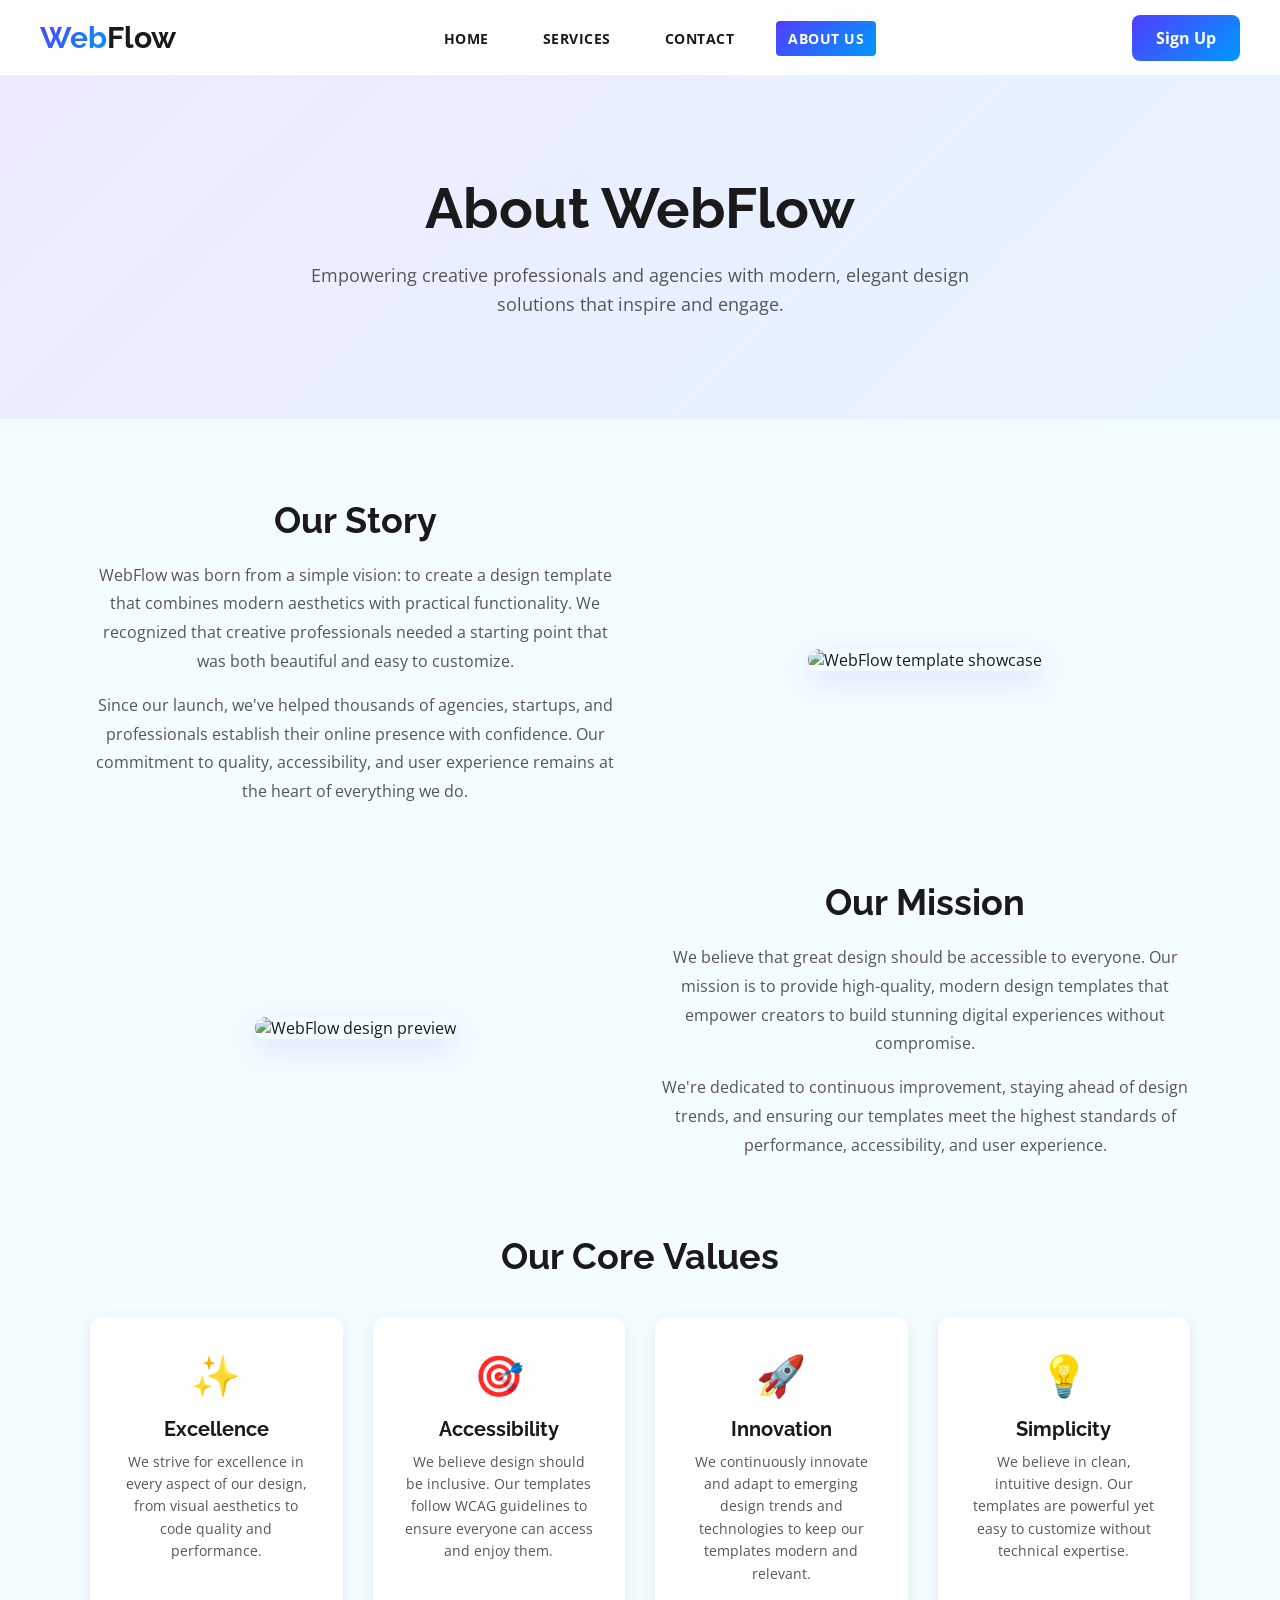
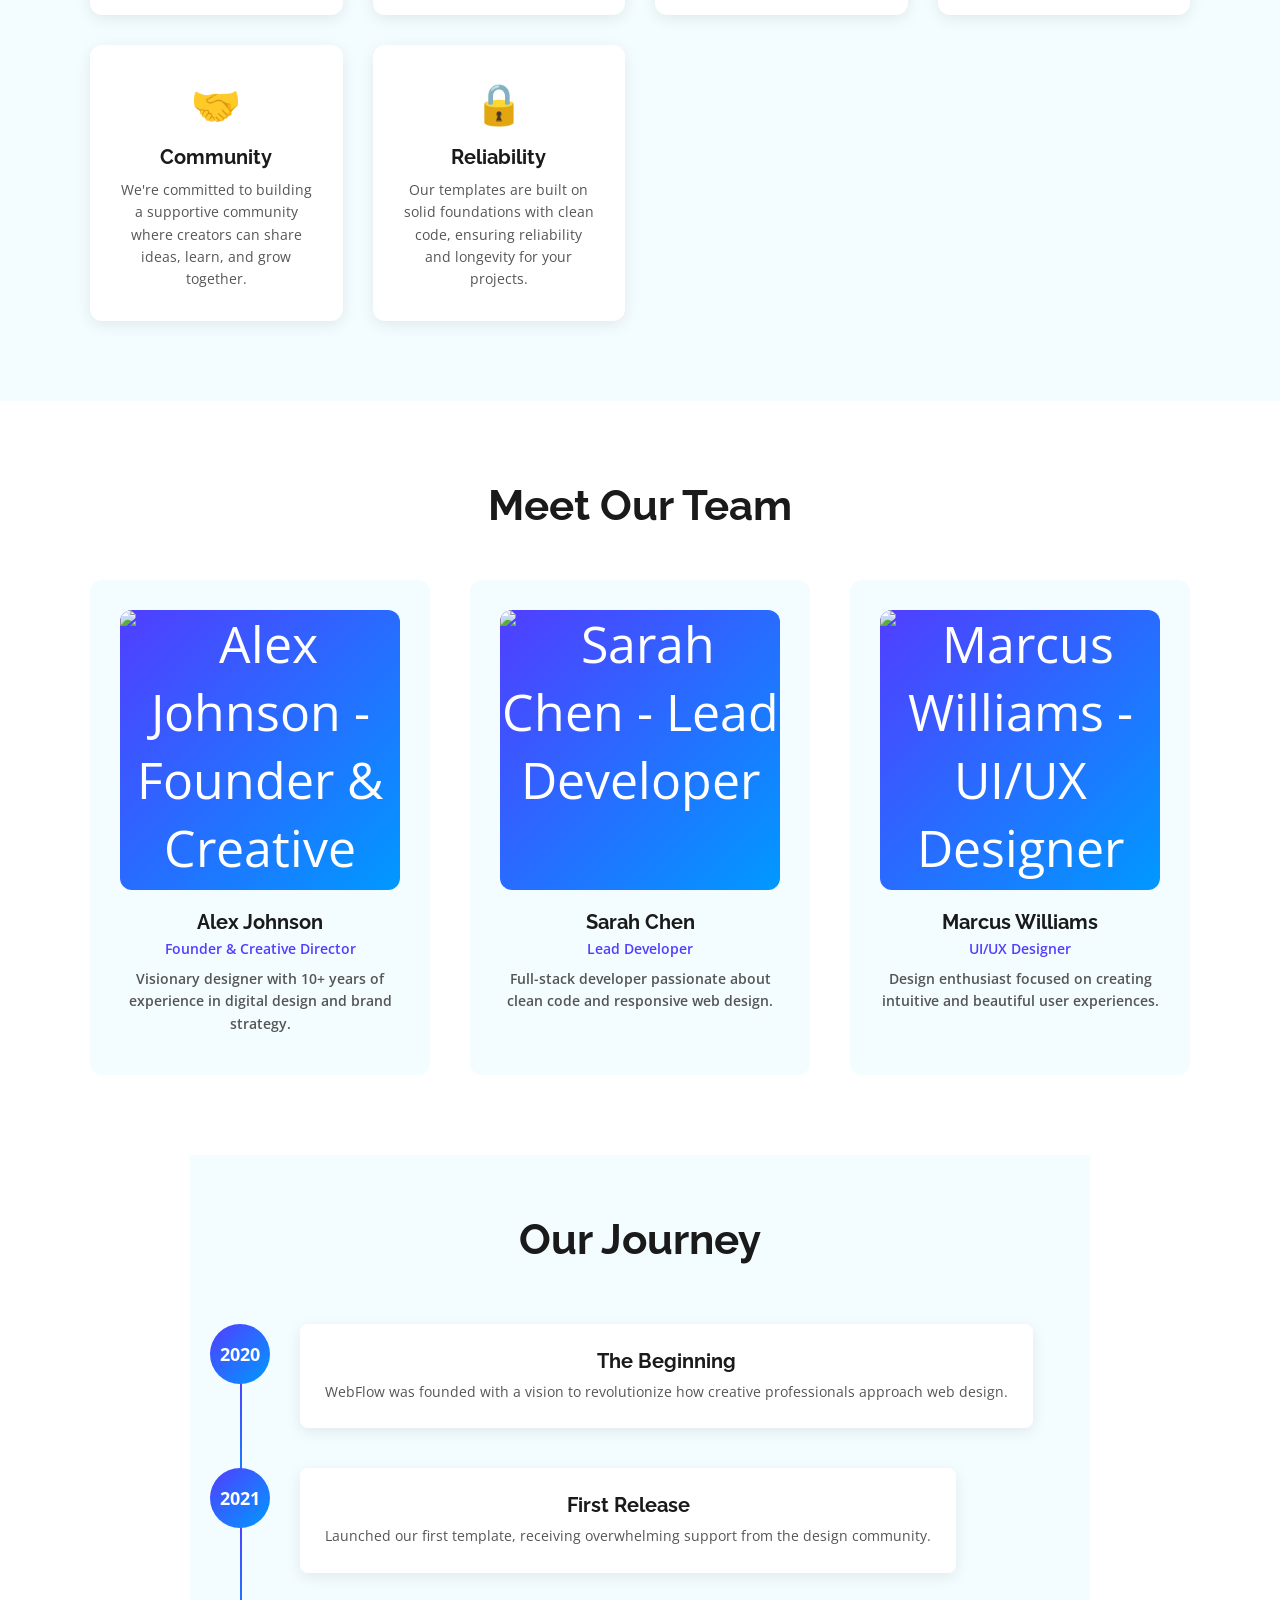
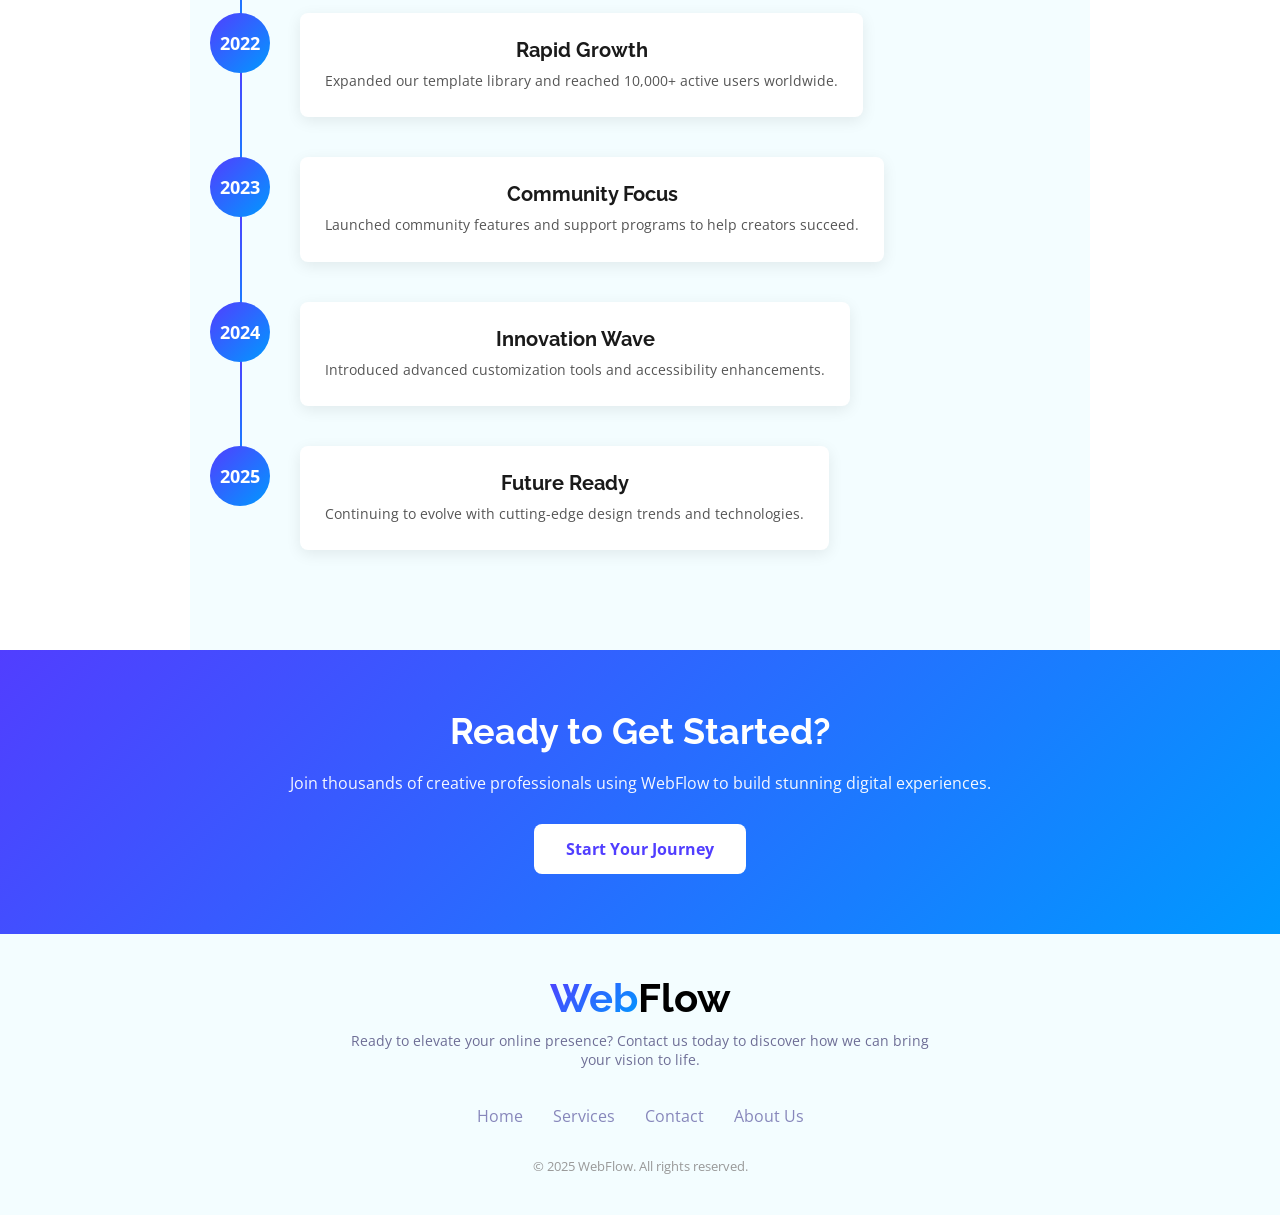
==== about.html @ 78e3ab28 "Fix navbar logout button and update review avatars - Fix mobile logout button visibility on desktop " ====
<!DOCTYPE html>
<html lang="en">

<head>
    <meta charset="UTF-8">
    <meta name="viewport" content="width=device-width, initial-scale=1.0">
    <meta name="description"
        content="Learn about WebFlow - A modern dark UI template for Webflow agencies and creative professionals.">
    <link rel="icon" href="favicon.ico">
    <title>About Us - WebFlow</title>

    <link href="https://fonts.googleapis.com/css2?family=Raleway:wght@400;600;700&display=swap" rel="stylesheet">
    <link href="https://fonts.googleapis.com/css2?family=Open+Sans:ital,wght@0,300..800;1,300..800&display=swap"
        rel="stylesheet">
    <link rel="stylesheet" href="index.css">
    <style>
        /* About Page Specific Styles */
        .about-hero {
            background: linear-gradient(135deg, rgba(81, 62, 255, 0.1) 0%, rgba(0, 153, 255, 0.1) 100%);
            padding: 100px 20px;
            text-align: center;
            color: var(--text-main);
        }

        .about-hero h1 {
            font-family: var(--font-secondary);
            font-size: 56px;
            font-weight: 700;
            margin-bottom: 20px;
            max-width: 800px;
            margin-left: auto;
            margin-right: auto;
        }

        .about-hero p {
            font-size: 18px;
            color: var(--text-muted);
            max-width: 700px;
            margin: 0 auto;
            line-height: 1.6;
        }

        .about-content {
            background-color: var(--light-bg);
            padding: 80px 20px;
        }

        .about-section {
            max-width: 1100px;
            margin: 0 auto 60px;
            display: flex;
            flex-wrap: wrap;
            gap: 40px;
            align-items: center;
        }

        .about-section:nth-child(even) {
            flex-direction: row-reverse;
        }

        .about-text {
            flex: 1;
            min-width: 300px;
        }

        .about-text h2 {
            font-family: var(--font-secondary);
            font-size: 36px;
            font-weight: 700;
            color: var(--text-main);
            margin-bottom: 20px;
        }

        .about-text p {
            font-size: 16px;
            color: var(--text-muted);
            line-height: 1.8;
            margin-bottom: 15px;
        }

        .about-image {
            flex: 1;
            min-width: 300px;
            text-align: center;
        }

        .about-image img {
            width: 100%;
            max-width: 400px;
            border-radius: 12px;
            box-shadow: 0 10px 30px rgba(81, 62, 255, 0.15);
        }

        .values-grid {
            display: grid;
            grid-template-columns: repeat(auto-fit, minmax(250px, 1fr));
            gap: 30px;
            margin-top: 40px;
        }

        .value-card {
            background: var(--white);
            padding: 30px;
            border-radius: 12px;
            text-align: center;
            box-shadow: 0 4px 15px rgba(0, 0, 0, 0.08);
            transition: all 0.3s ease;
        }

        .value-card:hover {
            transform: translateY(-5px);
            box-shadow: 0 10px 30px rgba(81, 62, 255, 0.15);
        }

        .value-icon {
            font-size: 40px;
            margin-bottom: 15px;
        }

        .value-card h3 {
            font-family: var(--font-secondary);
            font-size: 20px;
            font-weight: 700;
            color: var(--text-main);
            margin-bottom: 10px;
        }

        .value-card p {
            font-size: 14px;
            color: var(--text-muted);
            line-height: 1.6;
        }

        .team-section {
            background-color: var(--white);
            padding: 80px 20px;
            text-align: center;
        }

        .team-section h2 {
            font-family: var(--font-secondary);
            font-size: 42px;
            font-weight: 700;
            color: var(--text-main);
            margin-bottom: 50px;
        }

        .team-grid {
            display: grid;
            grid-template-columns: repeat(auto-fit, minmax(280px, 1fr));
            gap: 40px;
            max-width: 1100px;
            margin: 0 auto;
        }

        .team-member {
            background: var(--light-bg);
            padding: 30px;
            border-radius: 12px;
            transition: all 0.3s ease;
        }

        .team-member:hover {
            background: rgba(81, 62, 255, 0.05);
            transform: translateY(-5px);
        }

        .team-avatar {
            width: 100%;
            height: auto;
            aspect-ratio: 1 / 1;
            margin: 0 auto 20px;
            background: linear-gradient(135deg, #513eff 0%, #0099ff 100%);
            border-radius: 12px;
            display: flex;
            align-items: center;
            justify-content: center;
            font-size: 50px;
            color: var(--white);
            overflow: hidden;
        }

        .team-avatar img {
            width: 100%;
            height: 100%;
            object-fit: cover;
        }

        .team-member h3 {
            font-family: var(--font-secondary);
            font-size: 20px;
            font-weight: 700;
            color: var(--text-main);
            margin-bottom: 5px;
        }

        .team-member p {
            font-size: 14px;
            color: var(--primary-color);
            font-weight: 600;
            margin-bottom: 10px;
        }

        .team-member .bio {
            font-size: 14px;
            color: var(--text-muted);
            line-height: 1.6;
        }

        .timeline {
            max-width: 900px;
            margin: 0 auto;
            padding: 60px 20px;
            background-color: var(--light-bg);
        }

        .timeline h2 {
            font-family: var(--font-secondary);
            font-size: 42px;
            font-weight: 700;
            color: var(--text-main);
            text-align: center;
            margin-bottom: 60px;
        }

        .timeline-item {
            display: flex;
            margin-bottom: 40px;
            position: relative;
        }

        .timeline-item::before {
            content: '';
            position: absolute;
            left: 30px;
            top: 50px;
            width: 2px;
            height: calc(100% + 40px);
            background: linear-gradient(135deg, #513eff 0%, #0099ff 100%);
        }

        .timeline-item:last-child::before {
            display: none;
        }

        .timeline-dot {
            width: 60px;
            height: 60px;
            background: linear-gradient(135deg, #513eff 0%, #0099ff 100%);
            border-radius: 50%;
            display: flex;
            align-items: center;
            justify-content: center;
            color: var(--white);
            font-weight: 700;
            font-size: 18px;
            flex-shrink: 0;
            z-index: 1;
        }

        .timeline-content {
            margin-left: 30px;
            background: var(--white);
            padding: 25px;
            border-radius: 8px;
            box-shadow: 0 4px 15px rgba(0, 0, 0, 0.08);
        }

        .timeline-content h3 {
            font-family: var(--font-secondary);
            font-size: 20px;
            font-weight: 700;
            color: var(--text-main);
            margin-bottom: 8px;
        }

        .timeline-content p {
            font-size: 14px;
            color: var(--text-muted);
            line-height: 1.6;
        }

        .cta-section {
            background: linear-gradient(135deg, #513eff 0%, #0099ff 100%);
            padding: 60px 20px;
            text-align: center;
            color: var(--white);
        }

        .cta-section h2 {
            font-family: var(--font-secondary);
            font-size: 36px;
            font-weight: 700;
            margin-bottom: 20px;
        }

        .cta-section p {
            font-size: 16px;
            margin-bottom: 30px;
            opacity: 0.95;
        }

        .cta-btn {
            background: var(--white);
            color: var(--primary-color);
            padding: 14px 32px;
            border: none;
            border-radius: 8px;
            font-weight: 700;
            cursor: pointer;
            text-decoration: none;
            transition: all 0.3s ease;
            display: inline-block;
        }

        .cta-btn:hover {
            transform: translateY(-2px);
            box-shadow: 0 10px 25px rgba(0, 0, 0, 0.2);
        }

        @media (max-width: 768px) {
            .about-hero h1 {
                font-size: 36px;
            }

            .about-section {
                flex-direction: column !important;
                gap: 30px;
            }

            .about-text h2 {
                font-size: 28px;
            }

            .team-grid {
                grid-template-columns: 1fr;
            }

            .timeline-item {
                flex-direction: column;
            }

            .timeline-dot {
                width: 50px;
                height: 50px;
                font-size: 16px;
            }

            .timeline-content {
                margin-left: 0;
                margin-top: 20px;
            }

            .timeline-item::before {
                left: 20px;
            }

            .cta-section h2 {
                font-size: 28px;
            }
        }

        @media (max-width: 480px) {
            .about-hero h1 {
                font-size: 28px;
            }

            .about-text h2 {
                font-size: 24px;
            }

            .team-section h2 {
                font-size: 28px;
            }

            .timeline h2 {
                font-size: 28px;
            }
        }
    </style>
</head>

<body>
    <!-- Header -->
    <header>
        <nav>
            <h1 class="nav-title"><span class="nav-web">Web</span><span class="nav-flow">Flow</span></h1>
            <ul class="nav-menu" id="navMenu">
                <li><a href="index.html">Home</a></li>
                <li><a href="services.html">Services</a></li>
                <li><a href="contact.html">Contact</a></li>
                <li><a href="about.html">About Us</a></li>
                <li id="mobileLogoutContainer" style="display: none; width: 100%; margin-top: 10px;">
                    <button id="mobileLogoutBtn" class="btn" style="background: linear-gradient(135deg, #513eff 0%, #0099ff 100%); cursor: pointer; padding: 12px 24px; font-weight: 700; width: 100%; display: block;">Log Out</button>
                </li>
            </ul>
            <div class="hamburger" id="hamburger">
                <span></span>
                <span></span>
                <span></span>
            </div>
            <ul id="navLinks" class="nav-auth">
                <li><a href="signup.html" class="btn">Sign Up</a></li>
            </ul>
        </nav>
    </header>

    <!-- About Hero Section -->
    <section class="about-hero">
        <h1>About WebFlow</h1>
        <p>Empowering creative professionals and agencies with modern, elegant design solutions that inspire and engage.</p>
    </section>

    <!-- About Content -->
    <section class="about-content">
        <!-- Our Story -->
        <div class="about-section">
            <div class="about-text">
                <h2>Our Story</h2>
                <p>WebFlow was born from a simple vision: to create a design template that combines modern aesthetics with practical functionality. We recognized that creative professionals needed a starting point that was both beautiful and easy to customize.</p>
                <p>Since our launch, we've helped thousands of agencies, startups, and professionals establish their online presence with confidence. Our commitment to quality, accessibility, and user experience remains at the heart of everything we do.</p>
            </div>
            <div class="about-image">
                <img src="image/wc-big.png" alt="WebFlow template showcase">
            </div>
        </div>

        <!-- Our Mission -->
        <div class="about-section">
            <div class="about-text">
                <h2>Our Mission</h2>
                <p>We believe that great design should be accessible to everyone. Our mission is to provide high-quality, modern design templates that empower creators to build stunning digital experiences without compromise.</p>
                <p>We're dedicated to continuous improvement, staying ahead of design trends, and ensuring our templates meet the highest standards of performance, accessibility, and user experience.</p>
            </div>
            <div class="about-image">
                <img src="image/wc-mini.png" alt="WebFlow design preview">
            </div>
        </div>

        <!-- Core Values -->
        <div style="max-width: 1100px; margin: 0 auto;">
            <h2 style="font-family: var(--font-secondary); font-size: 36px; font-weight: 700; color: var(--text-main); text-align: center; margin-bottom: 40px;">Our Core Values</h2>
            <div class="values-grid">
                <div class="value-card">
                    <div class="value-icon">✨</div>
                    <h3>Excellence</h3>
                    <p>We strive for excellence in every aspect of our design, from visual aesthetics to code quality and performance.</p>
                </div>
                <div class="value-card">
                    <div class="value-icon">🎯</div>
                    <h3>Accessibility</h3>
                    <p>We believe design should be inclusive. Our templates follow WCAG guidelines to ensure everyone can access and enjoy them.</p>
                </div>
                <div class="value-card">
                    <div class="value-icon">🚀</div>
                    <h3>Innovation</h3>
                    <p>We continuously innovate and adapt to emerging design trends and technologies to keep our templates modern and relevant.</p>
                </div>
                <div class="value-card">
                    <div class="value-icon">💡</div>
                    <h3>Simplicity</h3>
                    <p>We believe in clean, intuitive design. Our templates are powerful yet easy to customize without technical expertise.</p>
                </div>
                <div class="value-card">
                    <div class="value-icon">🤝</div>
                    <h3>Community</h3>
                    <p>We're committed to building a supportive community where creators can share ideas, learn, and grow together.</p>
                </div>
                <div class="value-card">
                    <div class="value-icon">🔒</div>
                    <h3>Reliability</h3>
                    <p>Our templates are built on solid foundations with clean code, ensuring reliability and longevity for your projects.</p>
                </div>
            </div>
        </div>
    </section>

    <!-- Team Section -->
    <section class="team-section">
        <h2>Meet Our Team</h2>
        <div class="team-grid">
            <div class="team-member">
                <div class="team-avatar">
                    <img src="https://images.unsplash.com/photo-1507003211169-0a1dd7228f2d?w=500&h=500&fit=crop" alt="Alex Johnson - Founder & Creative Director">
                </div>
                <h3>Alex Johnson</h3>
                <p>Founder & Creative Director</p>
                <p class="bio">Visionary designer with 10+ years of experience in digital design and brand strategy.</p>
            </div>
            <div class="team-member">
                <div class="team-avatar">
                    <img src="https://images.unsplash.com/photo-1494790108377-be9c29b29330?w=500&h=500&fit=crop" alt="Sarah Chen - Lead Developer">
                </div>
                <h3>Sarah Chen</h3>
                <p>Lead Developer</p>
                <p class="bio">Full-stack developer passionate about clean code and responsive web design.</p>
            </div>
            <div class="team-member">
                <div class="team-avatar">
                    <img src="https://images.unsplash.com/photo-1500648767791-00dcc994a43e?w=500&h=500&fit=crop" alt="Marcus Williams - UI/UX Designer">
                </div>
                <h3>Marcus Williams</h3>
                <p>UI/UX Designer</p>
                <p class="bio">Design enthusiast focused on creating intuitive and beautiful user experiences.</p>
            </div>
        </div>
    </section>

    <!-- Timeline Section -->
    <section class="timeline">
        <h2>Our Journey</h2>
        <div class="timeline-item">
            <div class="timeline-dot">2020</div>
            <div class="timeline-content">
                <h3>The Beginning</h3>
                <p>WebFlow was founded with a vision to revolutionize how creative professionals approach web design.</p>
            </div>
        </div>
        <div class="timeline-item">
            <div class="timeline-dot">2021</div>
            <div class="timeline-content">
                <h3>First Release</h3>
                <p>Launched our first template, receiving overwhelming support from the design community.</p>
            </div>
        </div>
        <div class="timeline-item">
            <div class="timeline-dot">2022</div>
            <div class="timeline-content">
                <h3>Rapid Growth</h3>
                <p>Expanded our template library and reached 10,000+ active users worldwide.</p>
            </div>
        </div>
        <div class="timeline-item">
            <div class="timeline-dot">2023</div>
            <div class="timeline-content">
                <h3>Community Focus</h3>
                <p>Launched community features and support programs to help creators succeed.</p>
            </div>
        </div>
        <div class="timeline-item">
            <div class="timeline-dot">2024</div>
            <div class="timeline-content">
                <h3>Innovation Wave</h3>
                <p>Introduced advanced customization tools and accessibility enhancements.</p>
            </div>
        </div>
        <div class="timeline-item">
            <div class="timeline-dot">2025</div>
            <div class="timeline-content">
                <h3>Future Ready</h3>
                <p>Continuing to evolve with cutting-edge design trends and technologies.</p>
            </div>
        </div>
    </section>

    <!-- CTA Section -->
    <section class="cta-section">
        <h2>Ready to Get Started?</h2>
        <p>Join thousands of creative professionals using WebFlow to build stunning digital experiences.</p>
        <a href="signup.html" class="cta-btn">Start Your Journey</a>
    </section>

    <!-- Footer -->
    <footer class="footer">
        <div class="footer-container">
            <div class="footer-logo">
                <h2><span class="footer-web">Web</span><span class="footer-flow">Flow</span></h2>
                <p>Ready to elevate your online presence? Contact us today to discover how we can bring your vision to
                    life.</p>
            </div>

            <ul class="footer-links">
                <li><a href="index.html">Home</a></li>
                <li><a href="services.html">Services</a></li>
                <li><a href="contact.html">Contact</a></li>
                <li><a href="about.html">About Us</a></li>
            </ul>

            <div class="footer-bottom">
                &copy; 2025 WebFlow. All rights reserved.
            </div>
        </div>
    </footer>

    <script>
        // Hamburger menu toggle
        const hamburger = document.getElementById('hamburger');
        const navMenu = document.querySelector('.nav-menu');

        if (hamburger) {
            hamburger.addEventListener('click', function() {
                hamburger.classList.toggle('active');
                navMenu.classList.toggle('active');
            });

            // Close menu when a link is clicked
            const navLinks = navMenu.querySelectorAll('a');
            navLinks.forEach(link => {
                link.addEventListener('click', function() {
                    hamburger.classList.remove('active');
                    navMenu.classList.remove('active');
                });
            });
        }

        // Set active link based on current page
        function setActiveLink() {
            const currentPage = window.location.pathname.split('/').pop() || 'index.html';
            const navLinks = document.querySelectorAll('.nav-menu a');
            
            navLinks.forEach(link => {
                const href = link.getAttribute('href');
                if (href === currentPage || (currentPage === '' && href === 'index.html')) {
                    link.classList.add('active');
                } else {
                    link.classList.remove('active');
                }
            });
        }

        // Check if user is logged in on page load
        window.addEventListener('load', function() {
            setActiveLink();
            
            const loggedInUser = localStorage.getItem('loggedInUser');
            const navLinks = document.getElementById('navLinks');
            const mobileLogoutContainer = document.getElementById('mobileLogoutContainer');
            const mobileLogoutBtn = document.getElementById('mobileLogoutBtn');

            if (loggedInUser) {
                const user = JSON.parse(loggedInUser);
                
                // Desktop logout button
                navLinks.innerHTML = `
                    <li style="display: flex; align-items: center; gap: 20px; list-style: none;">
                        <span style="color: #1a1a1a; font-size: 14px; font-weight: 600;">Welcome, <strong>${user.firstname} ${user.lastname}</strong></span>
                        <button id="logoutBtn" class="btn" style="background: linear-gradient(135deg, #513eff 0%, #0099ff 100%); cursor: pointer; padding: 12px 24px; font-weight: 700;">Log Out</button>
                    </li>
                `;

                // Show mobile logout button
                mobileLogoutContainer.style.display = 'block';

                // Add logout functionality for desktop
                document.getElementById('logoutBtn').addEventListener('click', function() {
                    localStorage.removeItem('loggedInUser');
                    localStorage.removeItem('rememberMe');
                    alert('Logged out successfully!');
                    window.location.href = 'signin.html';
                });

                // Add logout functionality for mobile
                mobileLogoutBtn.addEventListener('click', function() {
                    localStorage.removeItem('loggedInUser');
                    localStorage.removeItem('rememberMe');
                    alert('Logged out successfully!');
                    window.location.href = 'signin.html';
                });
            }
        });
    </script>
</body>

</html>
---- index.css ----
:root {
    --primary-color: #513eff;
    --secondary-color: #513eff;
    --light-bg: #f3fdff;
    --dark-bg: #000;
    --text-main: #1a1a1a;
    --text-muted: #555;
    --font-primary: 'Open Sans', sans-serif;
    --font-secondary: 'Raleway', sans-serif;
    --border-color: #e0e0e0;
    --error-color: #e74c3c;
    --success-color: #27ae60;
    --white: #ffffff;
    --light-gray: #f9fafe;
    --medium-gray: #e3e8ff;
}

body {
    margin: 0;
    font-family: var(--font-primary);
    background-color: var(--dark-bg);
    background: url('image/Hero-bg.png');
    background-size: cover;
    background-position: center;
    text-align: center;
    color: var(--text-main);
}

* {
    margin: 0;
    padding: 0;
    box-sizing: border-box;
}

.banner {
    background-position: center;
    padding: 158px 20px 200px;
    display: flex;
    flex-direction: column;
    align-items: center;
    justify-content: center;
    color: var(--text-main);
}

/*Nav style*/
nav {
    display: flex;
    align-items: center;
    justify-content: space-between;
    padding: 20px 40px;
    flex-wrap: wrap;
    gap: 20px;
}

.nav-title {
    font-weight: bolder;
    font-size: 30px;
    flex: 0 0 auto;
    font-family: var(--font-secondary);
}

.nav-web {
    background: linear-gradient(135deg, #513eff 0%, #0099ff 100%);
    -webkit-background-clip: text;
    -webkit-text-fill-color: transparent;
    background-clip: text;
    display: inline-block;
}

.nav-flow {
    color: var(--text-main);
    display: inline-block;
}

.nav-title span {
    color: var(--text-main);
}

.nav-menu {
    display: flex;
    list-style: none;
    gap: 30px;
    justify-content: center;
    flex: 1;
    flex-wrap: wrap;
}

.nav-menu li a {
    text-decoration: none;
    color: var(--text-main);
    font-weight: 700;
    font-size: 14px;
    text-transform: uppercase;
    letter-spacing: 0.5px;
    transition: all 0.3s ease;
    padding: 8px 12px;
    border-radius: 4px;
}

.nav-menu li a:hover {
    color: var(--primary-color);
    background-color: rgba(81, 62, 255, 0.1);
}

.nav-menu li a.active {
    color: var(--white);
    background: linear-gradient(135deg, #513eff 0%, #0099ff 100%);
}

.nav-auth {
    display: flex;
    list-style: none;
    gap: 15px;
    flex: 0 0 auto;
}

.nav-auth.mobile-only {
    display: none;
}

#mobileLogoutContainer {
    display: none !important;
}

.hamburger {
    display: none;
    flex-direction: column;
    cursor: pointer;
    gap: 5px;
}

.hamburger span {
    width: 25px;
    height: 3px;
    background-color: var(--text-main);
    border-radius: 2px;
    transition: all 0.3s ease;
}

.hamburger.active span:nth-child(1) {
    transform: rotate(45deg) translate(10px, 10px);
}

.hamburger.active span:nth-child(2) {
    opacity: 0;
}

.hamburger.active span:nth-child(3) {
    transform: rotate(-45deg) translate(7px, -7px);
}

nav ul li {
    margin: 0;
}

nav ul li a {
    text-decoration: none;
}

nav ul {
    display: flex;
    list-style: none;
    gap: 15px;
}

/*Banner*/
.hero {
    padding: 120px 20px 140px;
}

.hero h1 {
    font-family: var(--font-secondary);
    font-size: 65px;
    font-weight: 700;
    max-width: 900px;
    margin: 0 auto 40px;
    text-align: center;
}

.btn {
    background: linear-gradient(135deg, #513eff 0%, #0099ff 100%);
    color: var(--white);
    padding: 12px 24px;
    border: none;
    border-radius: 8px;
    font-weight: 700;
    text-decoration: none;
    cursor: pointer;
    transition: all 0.3s ease;
}

.btn:hover {
    transform: translateY(-2px);
    box-shadow: 0 10px 25px rgba(81, 62, 255, 0.3);
}


/*Action Section*/
.action-section {
    display: flex;
    flex-wrap: wrap;
    justify-content: space-between;
    align-items: center;
    padding: 40px 20px;
    width: 100%;
    max-width: 100%;
    box-sizing: border-box;
    overflow: hidden;
    background-color: var(--light-bg);
}

.action-left {
    display: flex;
    flex-direction: column;
    justify-content: center;
}

.action-left h2 {
    font-size: 32px;
    font-weight: bold;
    margin-bottom: 16px;
    color: var(--text-main);
    text-align: left;
}

.action-left p {
    font-size: 16px;
    margin-bottom: 24px;
    color: var(--text-muted);
    text-align: left;
    font-family: var(--font-secondary);
}

.action-right {
    width: 50%;
    padding: 0 30px;
    text-align: center;
    box-sizing: border-box;
}

.action-right img {
    width: 100%;
    max-width: 100%;
    height: auto;
    border-radius: 18px;
    display: block;
}

.action-section .ac-btn {
    background: linear-gradient(135deg, #513eff 0%, #0099ff 100%);
    color: var(--white);
    width: auto;
    max-width: 229px;
    height: auto;
    padding: 12px 24px;
    border: none;
    border-radius: 6px;
    font-weight: 600;
    cursor: pointer;
    text-align: center;
    text-decoration: none;
    margin-top: 20px;
    transition: all 0.3s ease;
}

.ac-btn:hover {
    transform: translateY(-2px);
    box-shadow: 0 10px 25px rgba(81, 62, 255, 0.3);
}

.action-left,
.action-right {
    width: 50%;
    padding-left: 60px;
    padding-right: 60px;
    box-sizing: border-box;
}

/*User Section*/
.users-section {
    background-color: var(--light-bg);
    padding: 60px 20px;
    text-align: center;
    width: 100%;
    box-sizing: border-box;
    overflow-x: hidden;
}

.container {
    max-width: 1000px;
    margin: 0 auto;
    background-color: var(--medium-gray);
    border-radius: 20px;
    padding: 40px 20px;
}

.u-title {
    font-family: var(--font-secondary);
    font-size: 28px;
    font-weight: 700;
    margin-bottom: 40px;
    color: var(--text-main);
}

.users-status {
    display: flex;
    justify-content: space-around;
    flex-wrap: wrap;
    gap: 30px;
}

.status h3 {
    font-size: 40px;
    font-weight: 700;
    background: linear-gradient(135deg, #513eff 0%, #0099ff 100%);
    -webkit-background-clip: text;
    -webkit-text-fill-color: transparent;
    background-clip: text;
    margin-bottom: 8px;
}

.status p {
    font-size: 16px;
    color: var(--text-muted);
    font-family: var(--font-secondary);
}

/*Contact Section*/
.contact-section {
    background-color: var(--white);
    padding: 80px 20px;
    width: 100%;
    box-sizing: border-box;
    overflow-x: hidden;
}

.c-container {
    max-width: 1100px;
    margin: 0 auto;
    display: flex;
    flex-wrap: wrap;
    justify-content: space-between;
    align-items: flex-start;
    gap: 40px;
}

.c-left {
    flex: 1;
    min-width: 250px;
    justify-content: center;
    margin: 100px 60px;
    align-items: center;
    text-align: center;
}

.c-left h2 {
    font-family: var(--font-secondary);
    font-size: 70px;
    font-weight: 700;
    color: var(--text-main);
    line-height: 1.2;
    margin: 0;
}

.c-right {
    flex: 1;
    min-width: 400px;
}

.c-right form {
    display: flex;
    flex-direction: column;
}

.c-right label {
    font-weight: 600;
    margin-bottom: 6px;
    color: var(--text-main);
    text-align: left;
}

.c-right input,
.c-right textarea {
    padding: 12px;
    margin-bottom: 20px;
    border: 1px solid var(--border-color);
    border-radius: 8px;
    font-size: 14px;
    width: 100%;
    box-sizing: border-box;
}

.c-btn {
    background: linear-gradient(135deg, #513eff 0%, #0099ff 100%);
    color: var(--white);
    padding: 14px;
    border: none;
    border-radius: 8px;
    font-weight: 600;
    cursor: pointer;
    transition: all 0.3s ease;
}

.c-btn:hover {
    transform: translateY(-2px);
    box-shadow: 0 10px 25px rgba(81, 62, 255, 0.3);
}

/*Review Section*/
.review {
    padding: 4rem 2rem;
    background-color: var(--light-bg);
    text-align: center;
    overflow: hidden;
}

.review h2 {
    font-family: var(--font-secondary);
    font-size: 2.5rem;
    margin-bottom: 2rem;
    color: var(--text-main);
}

.review h3 {
    text-align: left;
    justify-content: left;
}

.card-container {
    display: flex;
    background-color: var(--light-bg);
    flex-wrap: wrap;
    gap: 2rem;
    justify-content: center;
    overflow: hidden;
}

.card {
    background: var(--white);
    padding: 2rem;
    border-radius: 1rem;
    box-shadow: 0 4px 15px rgba(0, 0, 0, 0.08);
    max-width: 400px;
    flex: 1 1 300px;
    display: flex;
    flex-direction: column;
    justify-content: space-between;
    text-align: left;
    transition: all 0.3s ease;
}

.card:hover {
    background: rgba(201, 242, 255, 0.96);
    transform: translateY(-5px);
}

.card h3 {
    margin: 0 0 0.5rem;
    font-size: 1.2rem;
    font-weight: bold;
    color: var(--text-main);
}

.card p {
    color: var(--text-muted);
}

.stars {
    display: flex;
    margin-bottom: 1rem;
}

.star-icon {
    width: 18px;
    height: 18px;
    margin-right: 4px;
}

.user {
    display: flex;
    align-items: center;
    margin-top: auto;
    gap: 1rem;
}

.user img {
    width: 40px;
    height: 40px;
    border-radius: 50%;
}

.user-info h3 {
    margin: 0;
    font-size: 1rem;
    font-weight: 600;
    color: var(--text-main);
}

.user-info {
    padding: 12px;
    display: flex;
    flex-direction: column;
}

.user-info span {
    font-size: 0.85rem;
    color: var(--text-muted);
}

/*optional section*/
.optional-section {
    background-color: var(--light-gray);
    padding: 40px 20px;
    text-align: center;
    width: 100%;
    box-sizing: border-box;
    overflow-x: hidden;
    color: var(--text-main);
}

.optional-section h2 {
    font-size: 24px;
    color: var(--text-main);
    margin-bottom: 10px;
}

.optional-section p {
    font-size: 15px;
    color: var(--text-muted);
    margin-bottom: 20px;
    font-family: var(--font-secondary);
}

.optional-image img {
    margin-top: 20px;
    width: 90%;
    max-width: 600px;
    border-radius: 20px;
    box-shadow: 0 5px 15px rgba(0, 0, 0, 0.1);
}

.optional-button {
    background: linear-gradient(135deg, #513eff 0%, #0099ff 100%);
    color: var(--white);
    width: auto;
    max-width: 229px;
    height: auto;
    padding: 12px 24px;
    border: none;
    border-radius: 6px;
    font-weight: 600;
    cursor: pointer;
    text-align: center;
    text-decoration: none;
    margin-top: 20px;
    transition: all 0.3s ease;
}

.optional-button:hover {
    transform: translateY(-2px);
    box-shadow: 0 10px 25px rgba(81, 62, 255, 0.3);
}

/* Why Choose WebFlow Section */
.why-choose-section {
    background-color: var(--light-bg);
    padding: 80px 20px;
    width: 100%;
    box-sizing: border-box;
    overflow-x: hidden;
}

.why-container {
    max-width: 1200px;
    margin: 0 auto;
}

.why-choose-section h2 {
    font-family: var(--font-secondary);
    font-size: 42px;
    font-weight: 700;
    color: var(--text-main);
    text-align: center;
    margin-bottom: 15px;
}

.why-subtitle {
    font-size: 16px;
    color: var(--text-muted);
    text-align: center;
    margin-bottom: 50px;
    font-family: var(--font-secondary);
}

.why-grid {
    display: grid;
    grid-template-columns: repeat(auto-fit, minmax(250px, 1fr));
    gap: 30px;
}

.why-card {
    background: var(--white);
    padding: 30px;
    border-radius: 12px;
    text-align: center;
    box-shadow: 0 4px 15px rgba(0, 0, 0, 0.08);
    transition: all 0.3s ease;
}

.why-card:hover {
    transform: translateY(-5px);
    box-shadow: 0 10px 30px rgba(81, 62, 255, 0.15);
}

.why-icon {
    font-size: 40px;
    margin-bottom: 15px;
}

.why-card h3 {
    font-family: var(--font-secondary);
    font-size: 20px;
    font-weight: 700;
    color: var(--text-main);
    margin-bottom: 10px;
}

.why-card p {
    font-size: 14px;
    color: var(--text-muted);
    line-height: 1.6;
}

/*footer - v2*/
.footer {
    background-color: var(--light-bg);
    padding: 40px 20px 40px;
    text-align: center;
    font-family: var(--font-primary);
    color: #6e6e96;
}

.footer-container {
    max-width: 1000px;
    margin: 0 auto;
}

.footer-logo h2 {
    font-size: 40px;
    font-weight: bolder;
    margin-bottom: 10px;
    font-family: var(--font-secondary);
}

.footer-web {
    background: linear-gradient(135deg, #513eff 0%, #0099ff 100%);
    -webkit-background-clip: text;
    -webkit-text-fill-color: transparent;
    background-clip: text;
    display: inline-block;
}

.footer-flow {
    color: #000000;
    display: inline-block;
}

.footer-logo p {
    max-width: 600px;
    margin: 0 auto 36px;
    font-size: 14px;
}

.footer-links {
    display: flex;
    justify-content: center;
    gap: 30px;
    flex-wrap: wrap;
    list-style: none;
    padding: 0;
    margin: 0 auto;
}

.footer-links a {
    text-decoration: none;
    color: #8787bb;
    font-size: 16px;
    transition: color 0.3s ease;
}

.footer-links a:hover {
    color: var(--primary-color);
}

.footer-bottom {
    margin-top: 30px;
    font-size: 13px;
    color: #999;
    transition: color 0.3s ease;
}

.footer-bottom:hover {
    color: var(--primary-color);
}

/* Responsive Styles */
@media (max-width: 1024px) {
    .action-section {
        flex-direction: column;
        padding: 40px 20px;
    }

    .action-left,
    .action-right {
        width: 100%;
        padding: 20px 0;
    }
}

@media (max-width: 768px) {
    nav {
        flex-direction: row;
        gap: 15px;
        padding: 10px 20px;
    }

    body {
        padding-bottom: 0;
    }

    .banner {
        padding: 60px 20px 100px;
    }

    .hero {
        padding: 40px 20px 60px;
    }

    .nav-menu {
        display: none;
        position: absolute;
        top: 70px;
        left: 0;
        right: 0;
        flex-direction: column;
        background-color: var(--light-bg);
        padding: 20px;
        gap: 5px;
        width: 100%;
        box-sizing: border-box;
        box-shadow: 0 4px 6px rgba(0, 0, 0, 0.1);
        z-index: 1000;
    }

    .nav-menu.active {
        display: flex;
        padding-bottom: 100px;
    }

    .nav-menu li a {
        padding: 10px 12px;
        display: block;
        text-align: left;
    }

    .hamburger {
        display: flex;
        order: 3;
    }

    .nav-auth {
        display: none !important;
    }

    #mobileLogoutContainer {
        display: block !important;
        width: 100%;
        margin-top: 10px;
    }

    .hero h1 {
        font-size: 42px;
    }

    .action-section {
        flex-direction: column;
        padding: 30px 20px;
    }

    .action-left,
    .action-right {
        width: 100%;
        padding: 20px 0;
    }

    .users-status {
        flex-direction: column;
        align-items: center;
    }

    .c-container {
        flex-direction: column;
        gap: 20px;
    }

    .c-left,
    .c-right {
        margin: 20px 0;
        width: 100%;
    }

    .card-container {
        flex-direction: column;
        align-items: center;
    }

    .card {
        max-width: 90%;
    }

    .footer-links {
        flex-direction: column;
        gap: 10px;
    }
}

@media (max-width: 480px) {
    nav {
        padding: 10px 15px;
    }

    .nav-title {
        font-size: 24px;
    }

    .nav-menu {
        top: 60px;
    }

    .hero h1 {
        font-size: 32px;
    }

    .btn,
    .ac-btn,
    .optional-button,
    .c-btn {
        padding: 10px 16px;
        font-size: 14px;
    }

    .footer-links {
        flex-direction: column;
        gap: 10px;
    }

    .card-container {
        flex-direction: column;
    }

    .card {
        max-width: 100%;
    }
}
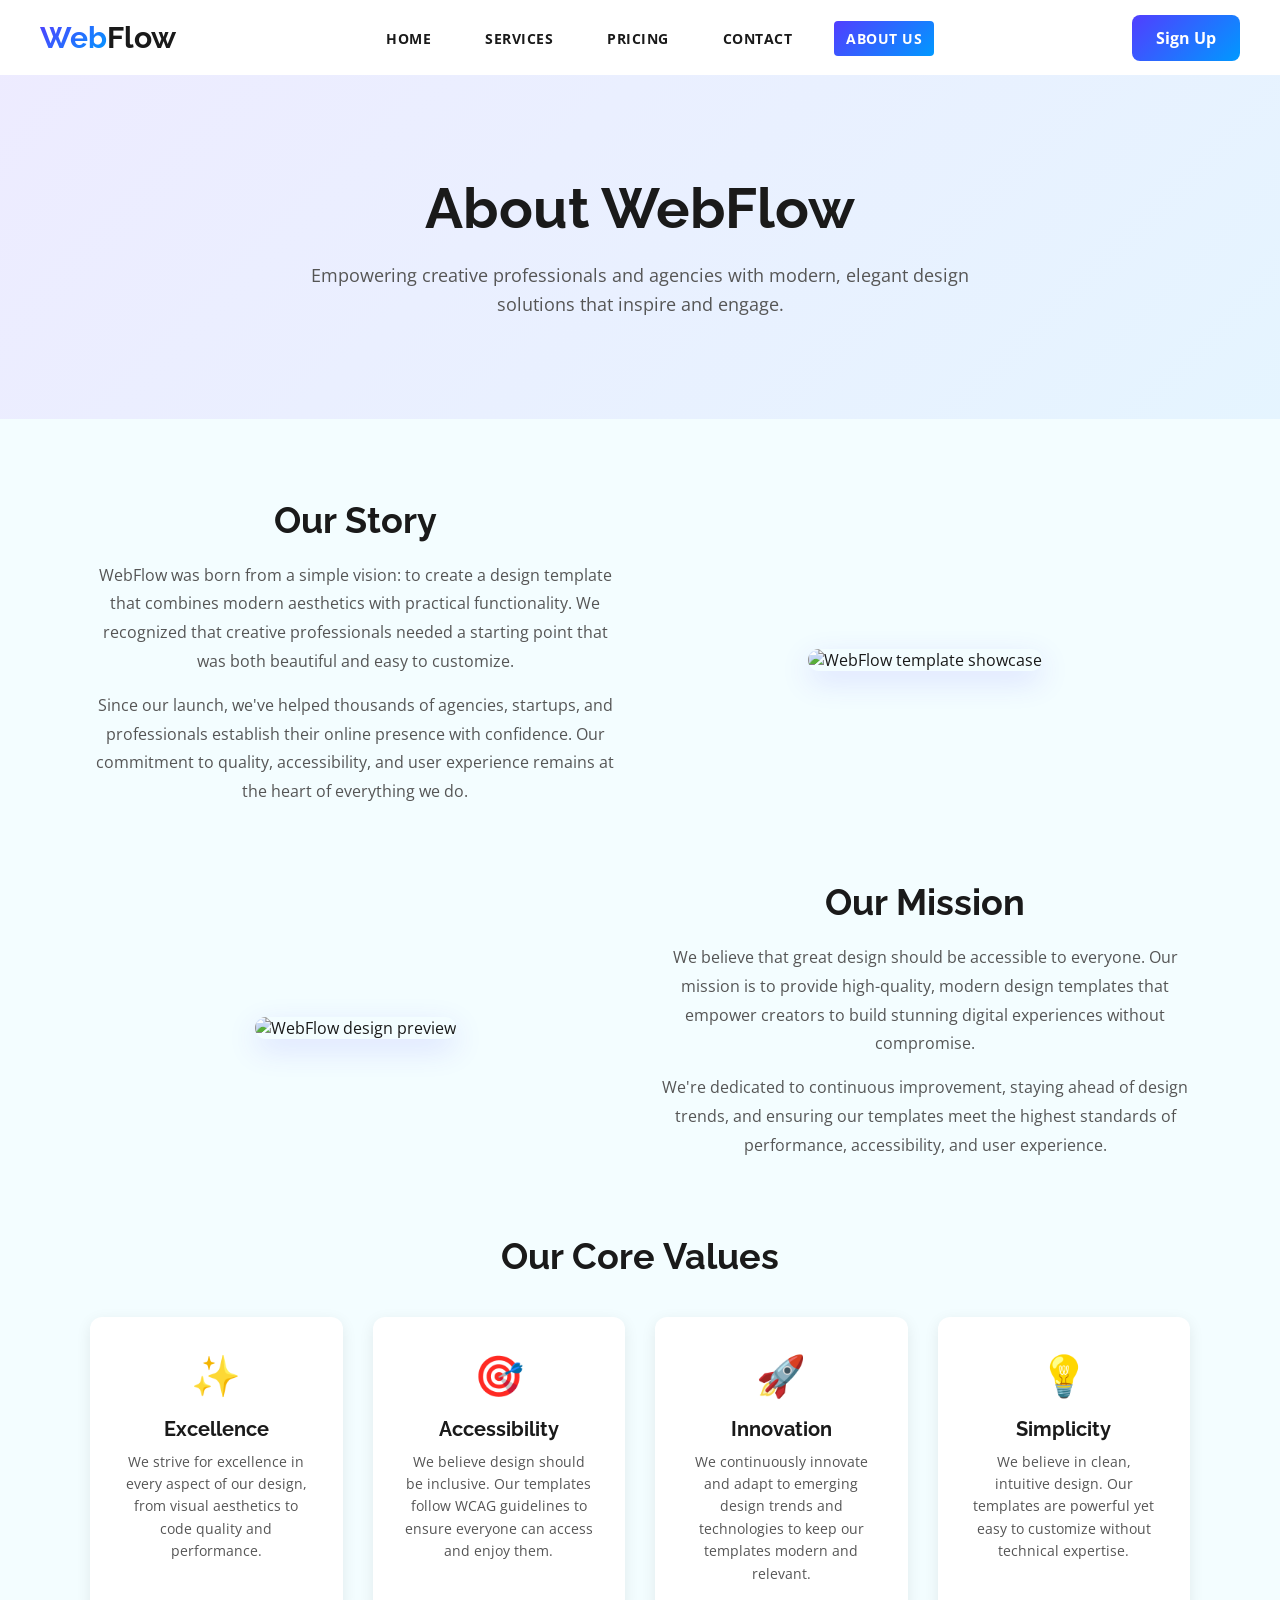
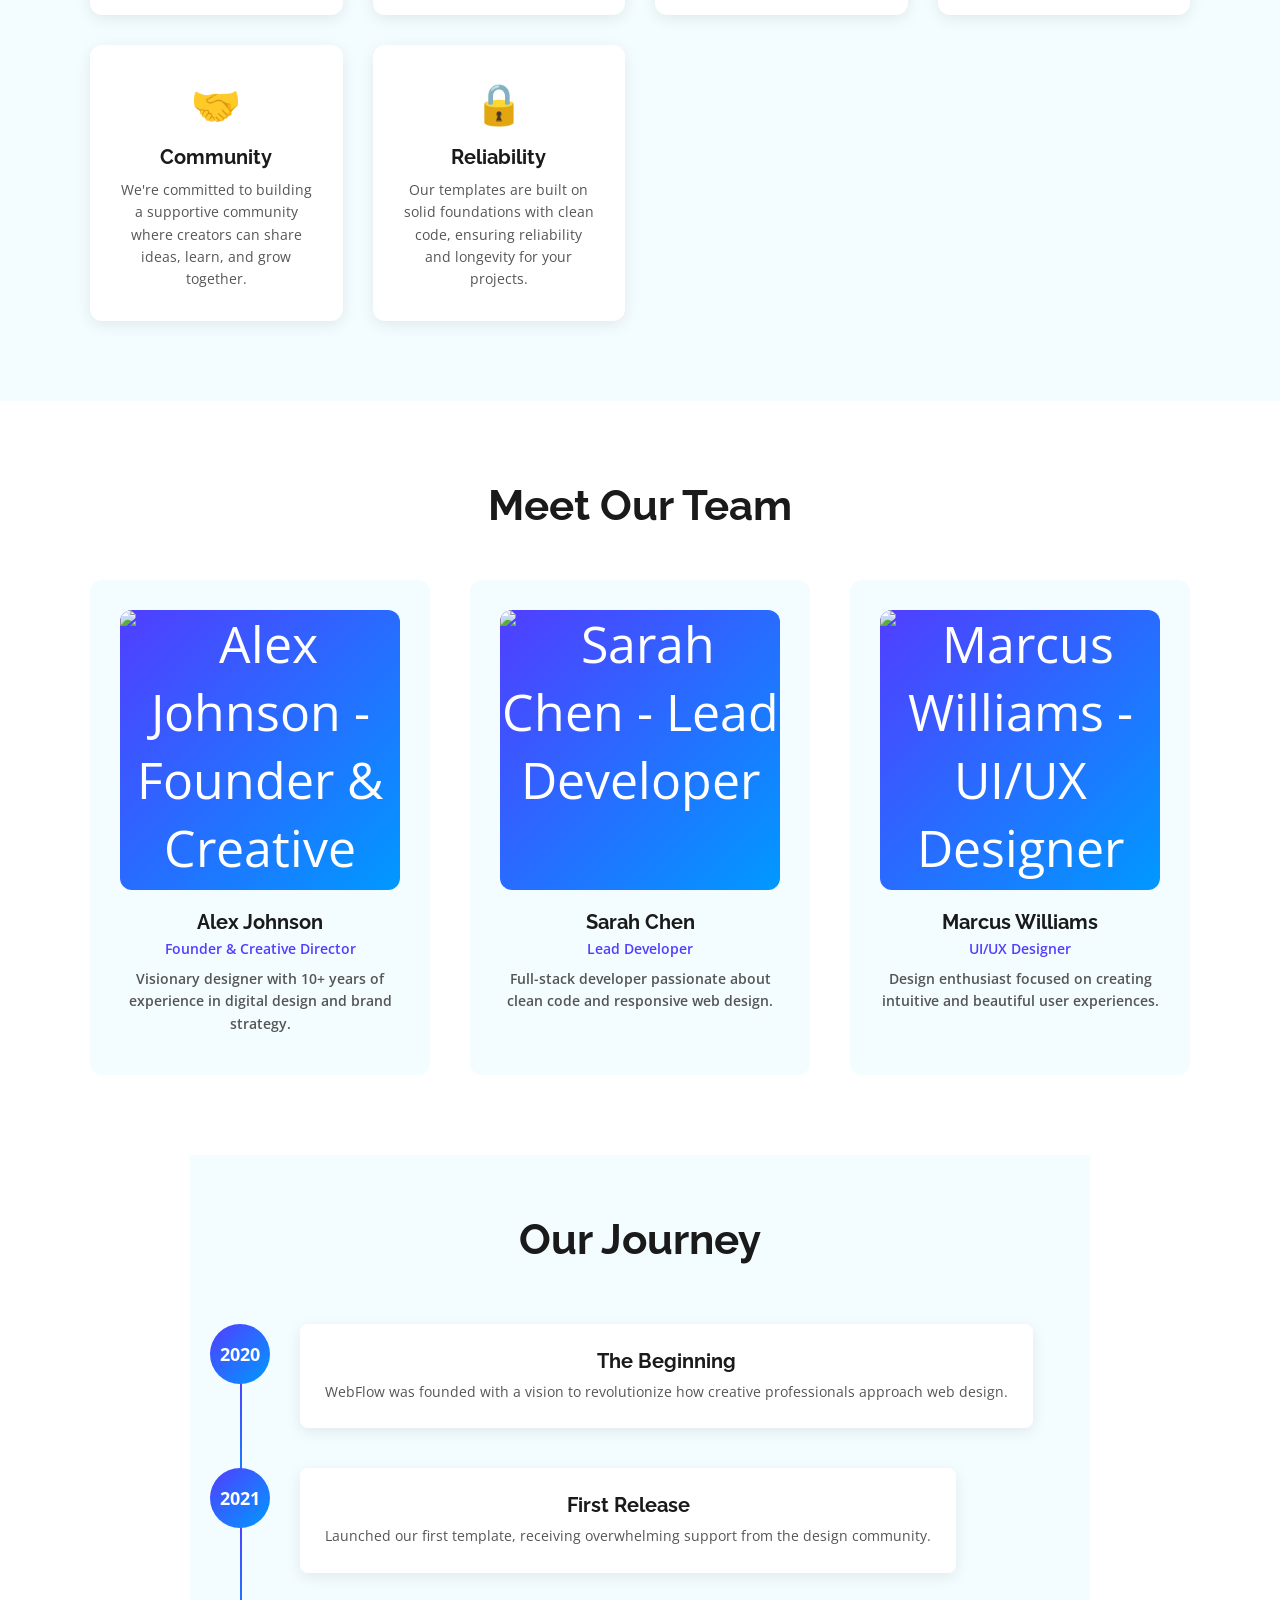
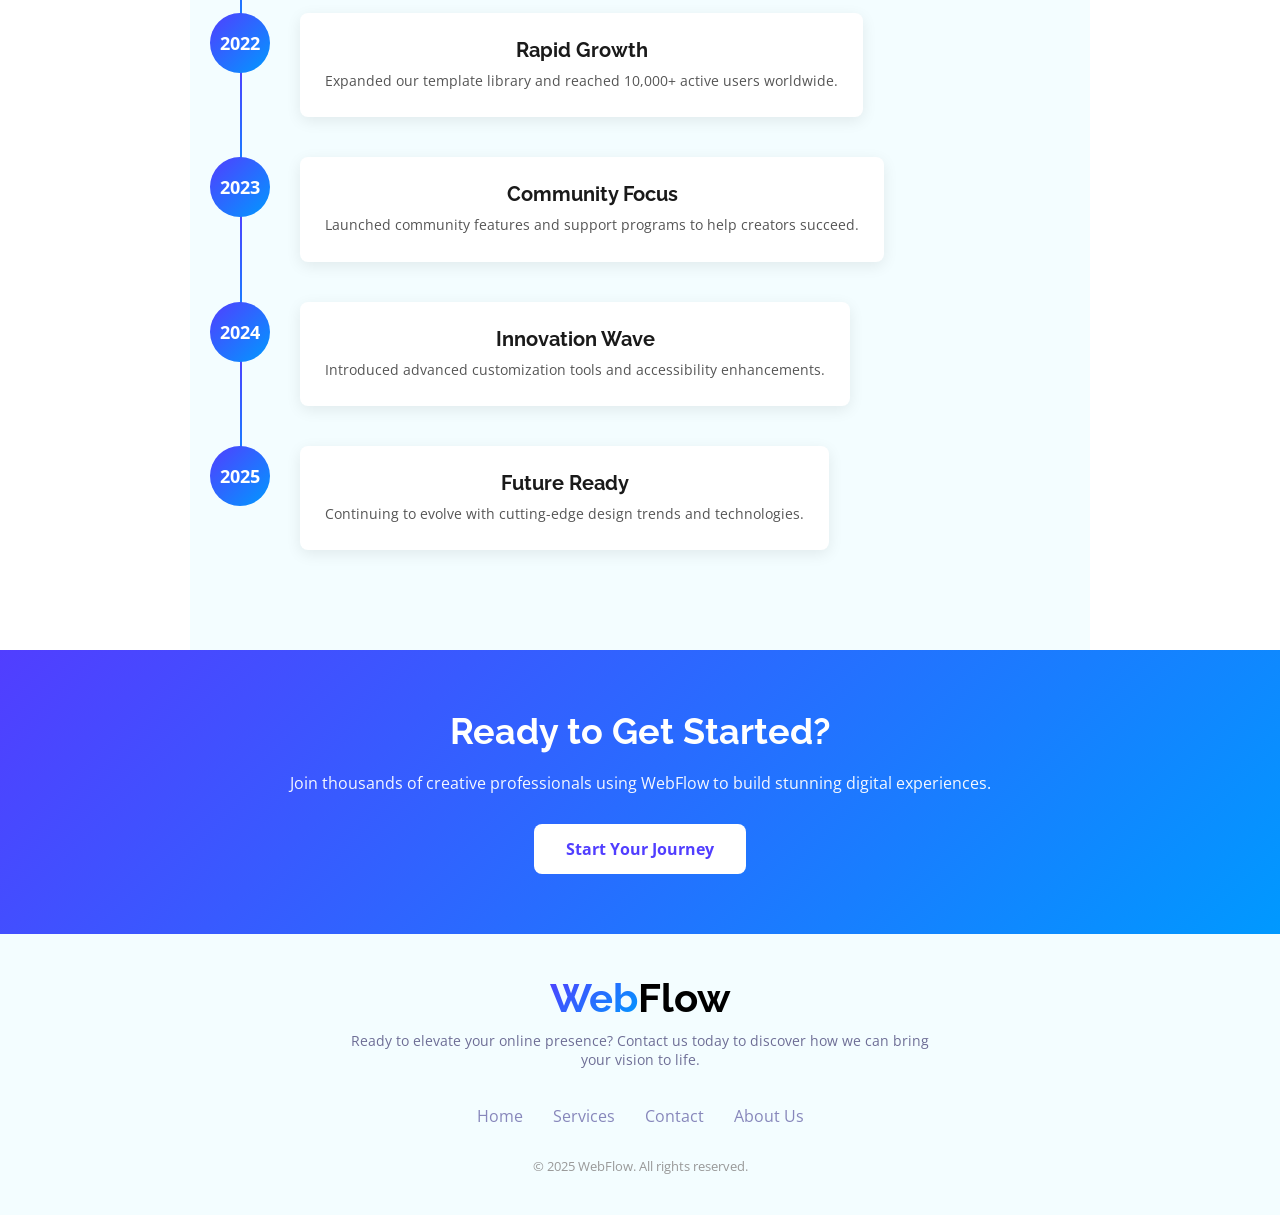
==== commit 81ac484e: "feat: Add pricing and get-started pages, refactor service modals - Add Pricing page with 3 tiers and" ====
--- a/about.html
+++ b/about.html
@@ -388,6 +388,7 @@
             <ul class="nav-menu" id="navMenu">
                 <li><a href="index.html">Home</a></li>
                 <li><a href="services.html">Services</a></li>
+                <li><a href="pricing.html">Pricing</a></li>
                 <li><a href="contact.html">Contact</a></li>
                 <li><a href="about.html">About Us</a></li>
                 <li id="mobileLogoutContainer" style="display: none; width: 100%; margin-top: 10px;">
